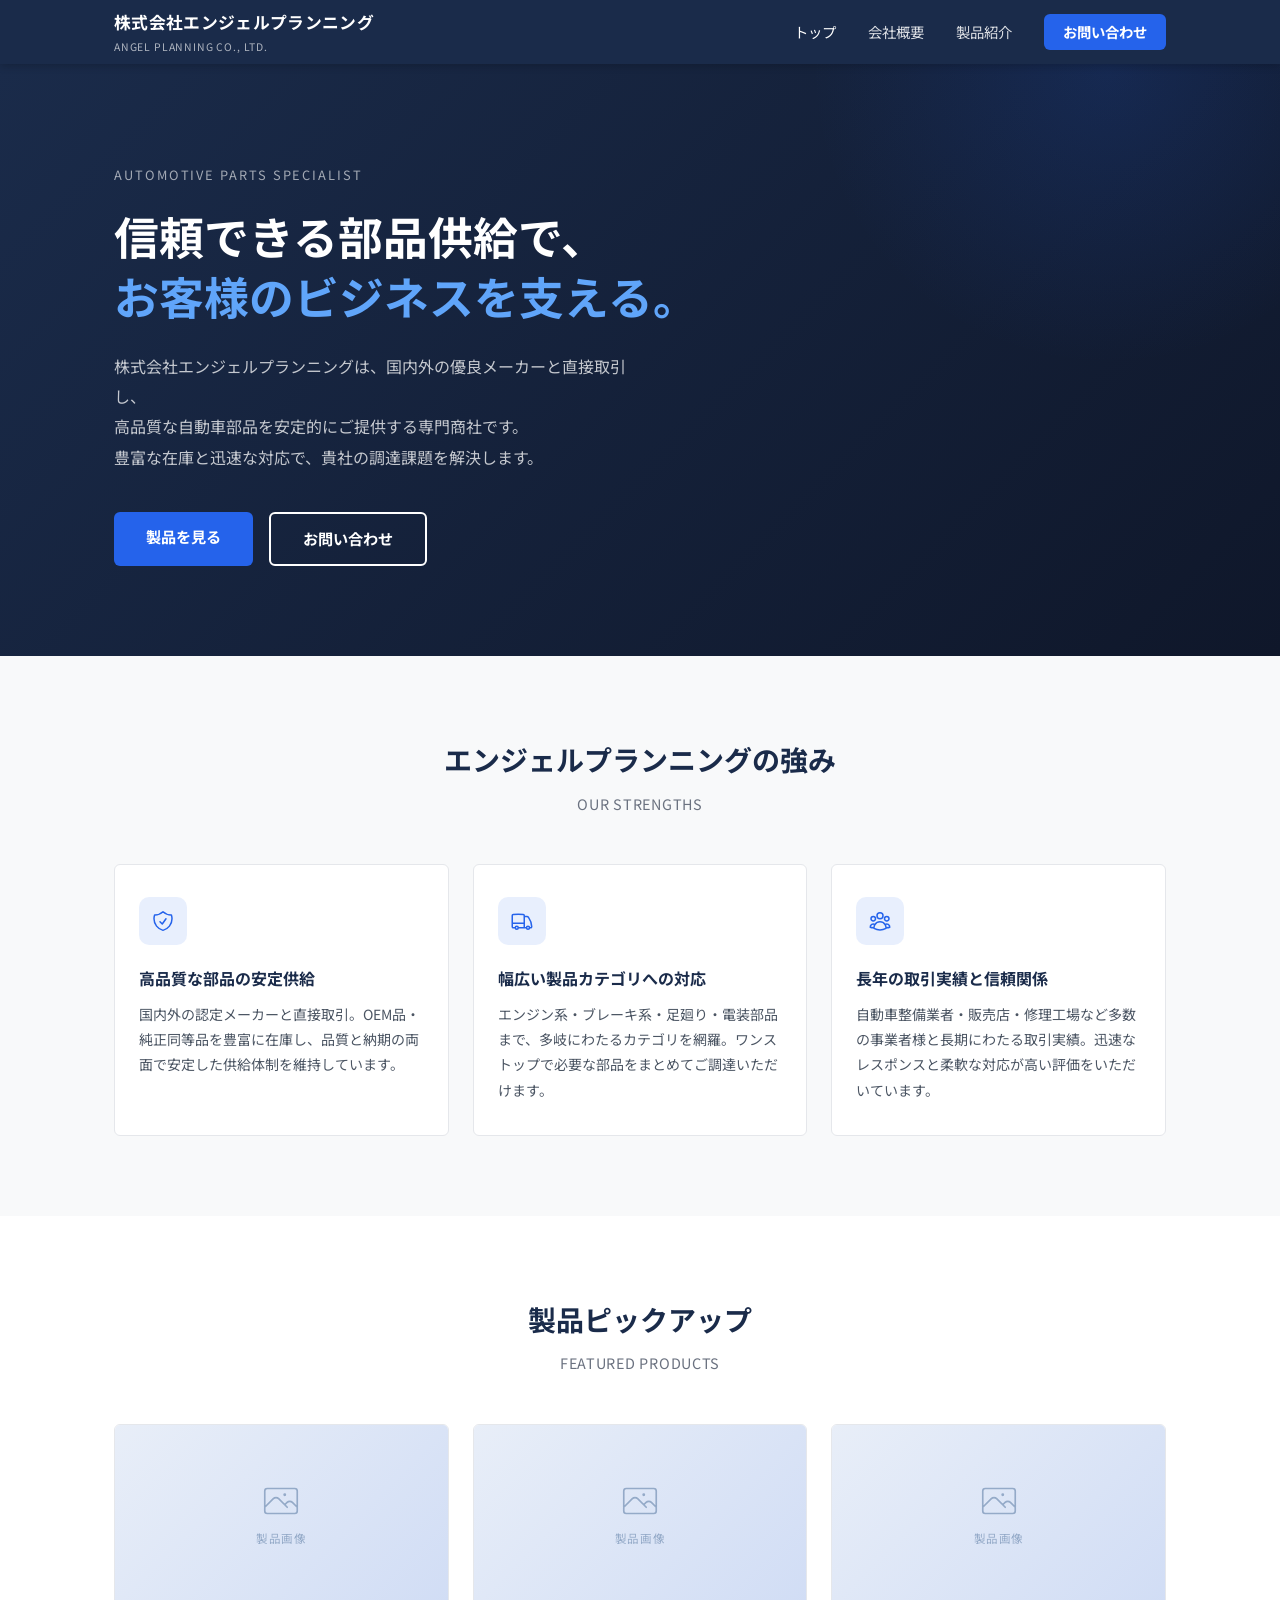
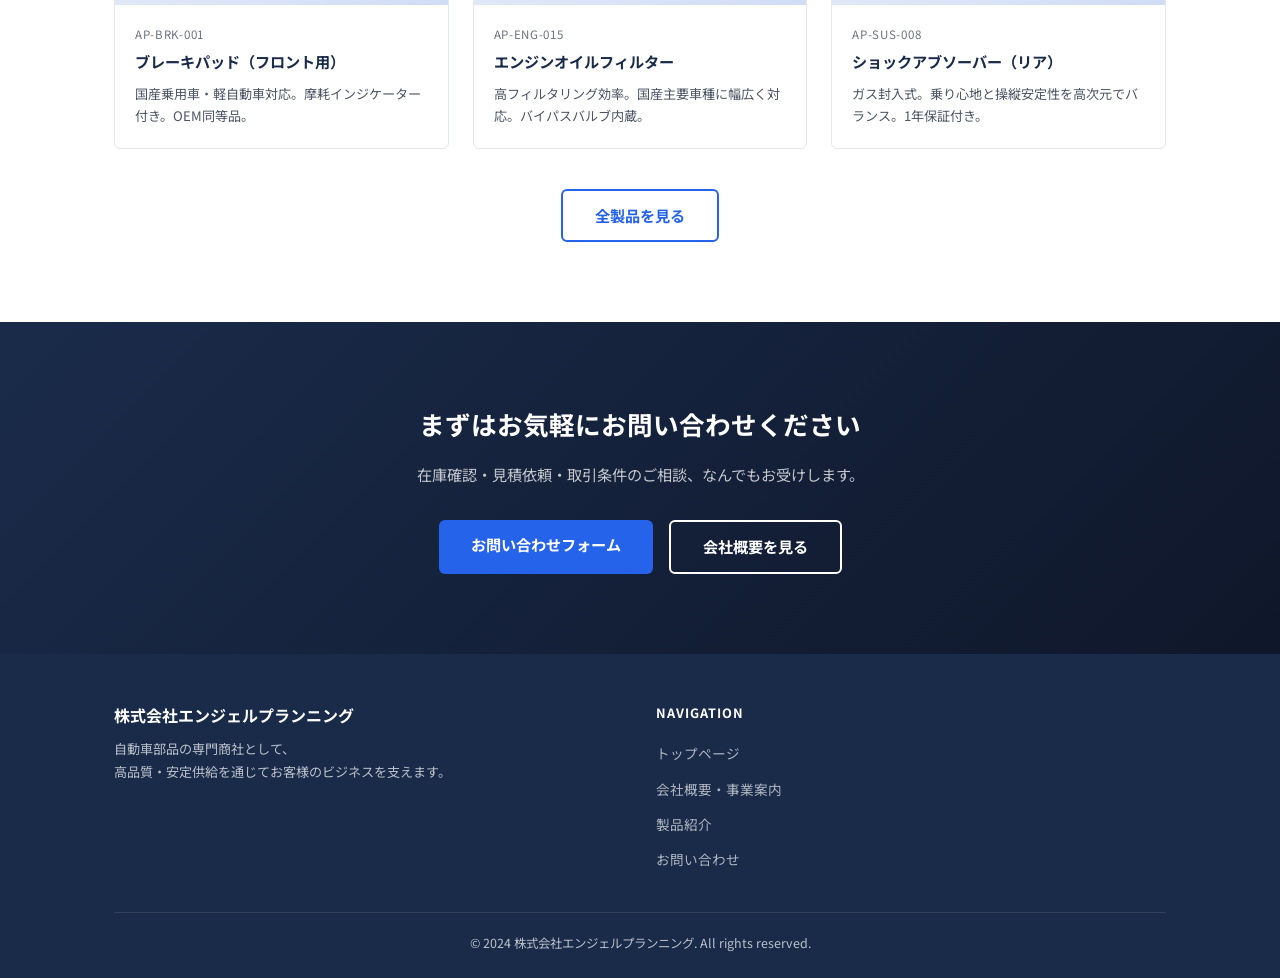
==== index.html @ ac756d66 "Initial commit: 株式会社エンジェルプランニング コーポレートサイト デモ - トップページ・会社概要・製品紹介・お問い合わせの全4ページ - レスポンシブ対応（768pxブレークポイン" ====
<!DOCTYPE html>
<html lang="ja">
<head>
  <meta charset="UTF-8">
  <meta name="viewport" content="width=device-width, initial-scale=1.0">
  <meta name="robots" content="noindex,nofollow">
  <title>株式会社エンジェルプランニング | 自動車部品の専門商社</title>
  <meta name="description" content="株式会社エンジェルプランニングは、自動車部品の専門商社として国内外の優良メーカーと直接取引し、高品質な部品を安定供給しています。">
  <link rel="preconnect" href="https://fonts.googleapis.com">
  <link rel="preconnect" href="https://fonts.gstatic.com" crossorigin>
  <link href="https://fonts.googleapis.com/css2?family=Noto+Sans+JP:wght@400;700&display=swap" rel="stylesheet">
  <link rel="stylesheet" href="assets/css/style.css">
</head>
<body class="page-body">

  <!-- ===== HEADER ===== -->
  <header class="site-header">
    <div class="container header-inner">
      <a href="index.html" class="site-logo">
        <span class="site-logo__main">株式会社エンジェルプランニング</span>
        <span class="site-logo__sub">Angel Planning Co., Ltd.</span>
      </a>
      <nav class="site-nav">
        <ul class="site-nav__list">
          <li><a href="index.html" class="site-nav__link">トップ</a></li>
          <li><a href="about.html" class="site-nav__link">会社概要</a></li>
          <li><a href="products.html" class="site-nav__link">製品紹介</a></li>
          <li><a href="contact.html" class="site-nav__link site-nav__link--cta">お問い合わせ</a></li>
        </ul>
      </nav>
      <button class="hamburger" aria-label="メニューを開く" aria-expanded="false">
        <span class="hamburger__line"></span>
        <span class="hamburger__line"></span>
        <span class="hamburger__line"></span>
      </button>
    </div>
    <nav class="mobile-nav">
      <ul class="mobile-nav__list">
        <li><a href="index.html" class="mobile-nav__link">トップ</a></li>
        <li><a href="about.html" class="mobile-nav__link">会社概要</a></li>
        <li><a href="products.html" class="mobile-nav__link">製品紹介</a></li>
        <li><a href="contact.html" class="mobile-nav__link">お問い合わせ</a></li>
      </ul>
    </nav>
  </header>

  <main>

    <!-- ===== HERO ===== -->
    <section class="hero">
      <div class="container">
        <p class="hero__eyebrow">Automotive Parts Specialist</p>
        <h1 class="hero__title">
          信頼できる部品供給で、<br>
          <span>お客様のビジネスを支える。</span>
        </h1>
        <p class="hero__desc">
          株式会社エンジェルプランニングは、国内外の優良メーカーと直接取引し、<br>
          高品質な自動車部品を安定的にご提供する専門商社です。<br>
          豊富な在庫と迅速な対応で、貴社の調達課題を解決します。
        </p>
        <div class="hero__cta">
          <a href="products.html" class="btn btn--primary">製品を見る</a>
          <a href="contact.html" class="btn btn--outline">お問い合わせ</a>
        </div>
      </div>
    </section>

    <!-- ===== FEATURES ===== -->
    <section class="section section--gray">
      <div class="container">
        <h2 class="section-title fade-in">エンジェルプランニングの強み</h2>
        <p class="section-subtitle fade-in">Our Strengths</p>
        <div class="features-grid">

          <div class="feature-card fade-in">
            <div class="feature-card__icon">
              <svg xmlns="http://www.w3.org/2000/svg" fill="none" viewBox="0 0 24 24" stroke-width="1.5" stroke="currentColor">
                <path stroke-linecap="round" stroke-linejoin="round" d="M9 12.75L11.25 15 15 9.75m-3-7.036A11.959 11.959 0 013.598 6 11.99 11.99 0 003 9.749c0 5.592 3.824 10.29 9 11.623 5.176-1.332 9-6.03 9-11.622 0-1.31-.21-2.571-.598-3.751h-.152c-3.196 0-6.1-1.248-8.25-3.285z" />
              </svg>
            </div>
            <h3 class="feature-card__title">高品質な部品の安定供給</h3>
            <p class="feature-card__desc">
              国内外の認定メーカーと直接取引。OEM品・純正同等品を豊富に在庫し、品質と納期の両面で安定した供給体制を維持しています。
            </p>
          </div>

          <div class="feature-card fade-in">
            <div class="feature-card__icon">
              <svg xmlns="http://www.w3.org/2000/svg" fill="none" viewBox="0 0 24 24" stroke-width="1.5" stroke="currentColor">
                <path stroke-linecap="round" stroke-linejoin="round" d="M8.25 18.75a1.5 1.5 0 01-3 0m3 0a1.5 1.5 0 00-3 0m3 0h6m-9 0H3.375a1.125 1.125 0 01-1.125-1.125V14.25m17.25 4.5a1.5 1.5 0 01-3 0m3 0a1.5 1.5 0 00-3 0m3 0h1.125c.621 0 1.129-.504 1.09-1.124a17.902 17.902 0 00-3.213-9.193 2.056 2.056 0 00-1.58-.86H14.25M16.5 18.75h-2.25m0-11.177v-.958c0-.568-.422-1.048-.987-1.106a48.554 48.554 0 00-10.026 0 1.106 1.106 0 00-.987 1.106v7.635m12-6.677v6.677m0 4.5v-4.5m0 0h-12" />
              </svg>
            </div>
            <h3 class="feature-card__title">幅広い製品カテゴリへの対応</h3>
            <p class="feature-card__desc">
              エンジン系・ブレーキ系・足廻り・電装部品まで、多岐にわたるカテゴリを網羅。ワンストップで必要な部品をまとめてご調達いただけます。
            </p>
          </div>

          <div class="feature-card fade-in">
            <div class="feature-card__icon">
              <svg xmlns="http://www.w3.org/2000/svg" fill="none" viewBox="0 0 24 24" stroke-width="1.5" stroke="currentColor">
                <path stroke-linecap="round" stroke-linejoin="round" d="M18 18.72a9.094 9.094 0 003.741-.479 3 3 0 00-4.682-2.72m.94 3.198l.001.031c0 .225-.012.447-.037.666A11.944 11.944 0 0112 21c-2.17 0-4.207-.576-5.963-1.584A6.062 6.062 0 016 18.719m12 0a5.971 5.971 0 00-.941-3.197m0 0A5.995 5.995 0 0012 12.75a5.995 5.995 0 00-5.058 2.772m0 0a3 3 0 00-4.681 2.72 8.986 8.986 0 003.74.477m.94-3.197a5.971 5.971 0 00-.94 3.197M15 6.75a3 3 0 11-6 0 3 3 0 016 0zm6 3a2.25 2.25 0 11-4.5 0 2.25 2.25 0 014.5 0zm-13.5 0a2.25 2.25 0 11-4.5 0 2.25 2.25 0 014.5 0z" />
              </svg>
            </div>
            <h3 class="feature-card__title">長年の取引実績と信頼関係</h3>
            <p class="feature-card__desc">
              自動車整備業者・販売店・修理工場など多数の事業者様と長期にわたる取引実績。迅速なレスポンスと柔軟な対応が高い評価をいただいています。
            </p>
          </div>

        </div>
      </div>
    </section>

    <!-- ===== PRODUCT PICKUP ===== -->
    <section class="section">
      <div class="container">
        <h2 class="section-title fade-in">製品ピックアップ</h2>
        <p class="section-subtitle fade-in">Featured Products</p>
        <div class="products-grid">

          <div class="product-card fade-in">
            <div class="product-card__img">
              <div class="product-card__img-placeholder">
                <svg xmlns="http://www.w3.org/2000/svg" fill="none" viewBox="0 0 24 24" stroke-width="1" stroke="currentColor">
                  <path stroke-linecap="round" stroke-linejoin="round" d="M2.25 15.75l5.159-5.159a2.25 2.25 0 013.182 0l5.159 5.159m-1.5-1.5l1.409-1.409a2.25 2.25 0 013.182 0l2.909 2.909m-18 3.75h16.5a1.5 1.5 0 001.5-1.5V6a1.5 1.5 0 00-1.5-1.5H3.75A1.5 1.5 0 002.25 6v12a1.5 1.5 0 001.5 1.5zm10.5-11.25h.008v.008h-.008V8.25zm.375 0a.375.375 0 11-.75 0 .375.375 0 01.75 0z" />
                </svg>
                <span>製品画像</span>
              </div>
            </div>
            <div class="product-card__body">
              <p class="product-card__code">AP-BRK-001</p>
              <h3 class="product-card__name">ブレーキパッド（フロント用）</h3>
              <p class="product-card__desc">国産乗用車・軽自動車対応。摩耗インジケーター付き。OEM同等品。</p>
            </div>
          </div>

          <div class="product-card fade-in">
            <div class="product-card__img">
              <div class="product-card__img-placeholder">
                <svg xmlns="http://www.w3.org/2000/svg" fill="none" viewBox="0 0 24 24" stroke-width="1" stroke="currentColor">
                  <path stroke-linecap="round" stroke-linejoin="round" d="M2.25 15.75l5.159-5.159a2.25 2.25 0 013.182 0l5.159 5.159m-1.5-1.5l1.409-1.409a2.25 2.25 0 013.182 0l2.909 2.909m-18 3.75h16.5a1.5 1.5 0 001.5-1.5V6a1.5 1.5 0 00-1.5-1.5H3.75A1.5 1.5 0 002.25 6v12a1.5 1.5 0 001.5 1.5zm10.5-11.25h.008v.008h-.008V8.25zm.375 0a.375.375 0 11-.75 0 .375.375 0 01.75 0z" />
                </svg>
                <span>製品画像</span>
              </div>
            </div>
            <div class="product-card__body">
              <p class="product-card__code">AP-ENG-015</p>
              <h3 class="product-card__name">エンジンオイルフィルター</h3>
              <p class="product-card__desc">高フィルタリング効率。国産主要車種に幅広く対応。バイパスバルブ内蔵。</p>
            </div>
          </div>

          <div class="product-card fade-in">
            <div class="product-card__img">
              <div class="product-card__img-placeholder">
                <svg xmlns="http://www.w3.org/2000/svg" fill="none" viewBox="0 0 24 24" stroke-width="1" stroke="currentColor">
                  <path stroke-linecap="round" stroke-linejoin="round" d="M2.25 15.75l5.159-5.159a2.25 2.25 0 013.182 0l5.159 5.159m-1.5-1.5l1.409-1.409a2.25 2.25 0 013.182 0l2.909 2.909m-18 3.75h16.5a1.5 1.5 0 001.5-1.5V6a1.5 1.5 0 00-1.5-1.5H3.75A1.5 1.5 0 002.25 6v12a1.5 1.5 0 001.5 1.5zm10.5-11.25h.008v.008h-.008V8.25zm.375 0a.375.375 0 11-.75 0 .375.375 0 01.75 0z" />
                </svg>
                <span>製品画像</span>
              </div>
            </div>
            <div class="product-card__body">
              <p class="product-card__code">AP-SUS-008</p>
              <h3 class="product-card__name">ショックアブソーバー（リア）</h3>
              <p class="product-card__desc">ガス封入式。乗り心地と操縦安定性を高次元でバランス。1年保証付き。</p>
            </div>
          </div>

        </div>
        <div style="text-align:center; margin-top: 2.5rem;">
          <a href="products.html" class="btn btn--outline-dark">全製品を見る</a>
        </div>
      </div>
    </section>

    <!-- ===== CTA BANNER ===== -->
    <div class="cta-banner">
      <h2 class="cta-banner__title fade-in">まずはお気軽にお問い合わせください</h2>
      <p class="cta-banner__desc fade-in">在庫確認・見積依頼・取引条件のご相談、なんでもお受けします。</p>
      <div class="cta-banner__actions fade-in">
        <a href="contact.html" class="btn btn--primary">お問い合わせフォーム</a>
        <a href="about.html" class="btn btn--outline">会社概要を見る</a>
      </div>
    </div>

  </main>

  <!-- ===== FOOTER ===== -->
  <footer class="site-footer">
    <div class="container">
      <div class="footer-inner">
        <div class="footer-brand">
          <p class="footer-brand__name">株式会社エンジェルプランニング</p>
          <p class="footer-brand__desc">
            自動車部品の専門商社として、<br>
            高品質・安定供給を通じてお客様のビジネスを支えます。
          </p>
        </div>
        <div class="footer-nav">
          <p class="footer-nav__title">Navigation</p>
          <ul class="footer-nav__list">
            <li><a href="index.html" class="footer-nav__link">トップページ</a></li>
            <li><a href="about.html" class="footer-nav__link">会社概要・事業案内</a></li>
            <li><a href="products.html" class="footer-nav__link">製品紹介</a></li>
            <li><a href="contact.html" class="footer-nav__link">お問い合わせ</a></li>
          </ul>
        </div>
      </div>
      <div class="footer-bottom">
        <p>&copy; 2024 株式会社エンジェルプランニング. All rights reserved.</p>
      </div>
    </div>
  </footer>

  <script src="assets/js/main.js"></script>
</body>
</html>
---- assets/css/style.css ----
/* ============================================
   エンジェルプランニング - 共通スタイル
   ============================================ */

/* CSS Variables */
:root {
  --color-primary: #1a2b4a;
  --color-accent: #2563eb;
  --color-accent-hover: #1d4ed8;
  --color-white: #ffffff;
  --color-light: #f8f9fa;
  --color-gray: #6b7280;
  --color-gray-light: #e5e7eb;
  --color-text: #1f2937;
  --color-text-muted: #4b5563;

  --font-base: 'Noto Sans JP', sans-serif;

  --container-max: 1100px;
  --container-pad: 1.5rem;

  --radius: 6px;
  --shadow: 0 2px 12px rgba(0, 0, 0, 0.08);
  --shadow-md: 0 4px 24px rgba(0, 0, 0, 0.12);

  --transition: 0.2s ease;
}

/* Reset */
*, *::before, *::after {
  box-sizing: border-box;
  margin: 0;
  padding: 0;
}

html {
  font-size: 16px;
  scroll-behavior: smooth;
}

body {
  font-family: var(--font-base);
  color: var(--color-text);
  background: var(--color-white);
  line-height: 1.7;
  -webkit-font-smoothing: antialiased;
}

img {
  max-width: 100%;
  height: auto;
  display: block;
}

a {
  color: var(--color-accent);
  text-decoration: none;
  transition: color var(--transition);
}

a:hover {
  color: var(--color-accent-hover);
}

ul, ol {
  list-style: none;
}

/* ============================================
   Utility
   ============================================ */

.container {
  max-width: var(--container-max);
  margin: 0 auto;
  padding: 0 var(--container-pad);
}

.section {
  padding: 80px 0;
}

.section--gray {
  background: var(--color-light);
}

.section-title {
  font-size: 1.75rem;
  font-weight: 700;
  color: var(--color-primary);
  text-align: center;
  margin-bottom: 0.5rem;
}

.section-subtitle {
  font-size: 0.9rem;
  color: var(--color-gray);
  text-align: center;
  letter-spacing: 0.05em;
  text-transform: uppercase;
  margin-bottom: 3rem;
}

.section-title + .section-subtitle {
  margin-top: 0.4rem;
}

/* Buttons */
.btn {
  display: inline-block;
  padding: 0.75rem 2rem;
  border-radius: var(--radius);
  font-size: 0.95rem;
  font-weight: 700;
  font-family: var(--font-base);
  cursor: pointer;
  border: none;
  transition: background var(--transition), color var(--transition), transform var(--transition);
  text-align: center;
}

.btn:hover {
  transform: translateY(-1px);
}

.btn--primary {
  background: var(--color-accent);
  color: var(--color-white);
}

.btn--primary:hover {
  background: var(--color-accent-hover);
  color: var(--color-white);
}

.btn--outline {
  background: transparent;
  color: var(--color-white);
  border: 2px solid var(--color-white);
}

.btn--outline:hover {
  background: var(--color-white);
  color: var(--color-primary);
}

.btn--outline-dark {
  background: transparent;
  color: var(--color-accent);
  border: 2px solid var(--color-accent);
}

.btn--outline-dark:hover {
  background: var(--color-accent);
  color: var(--color-white);
}

/* ============================================
   Header / Nav
   ============================================ */

.site-header {
  position: fixed;
  top: 0;
  left: 0;
  width: 100%;
  background: var(--color-primary);
  z-index: 1000;
  box-shadow: 0 2px 8px rgba(0, 0, 0, 0.2);
}

.header-inner {
  display: flex;
  align-items: center;
  justify-content: space-between;
  height: 64px;
}

.site-logo {
  display: flex;
  flex-direction: column;
  gap: 1px;
  text-decoration: none;
}

.site-logo__main {
  font-size: 1.05rem;
  font-weight: 700;
  color: var(--color-white);
  letter-spacing: 0.02em;
}

.site-logo__sub {
  font-size: 0.65rem;
  color: rgba(255, 255, 255, 0.65);
  letter-spacing: 0.08em;
  text-transform: uppercase;
}

.site-nav__list {
  display: flex;
  gap: 2rem;
  align-items: center;
}

.site-nav__link {
  color: rgba(255, 255, 255, 0.85);
  font-size: 0.9rem;
  font-weight: 400;
  transition: color var(--transition);
}

.site-nav__link:hover,
.site-nav__link.is-active {
  color: var(--color-white);
}

.site-nav__link--cta {
  background: var(--color-accent);
  color: var(--color-white) !important;
  padding: 0.45rem 1.2rem;
  border-radius: var(--radius);
  font-weight: 700;
}

.site-nav__link--cta:hover {
  background: var(--color-accent-hover);
}

/* Hamburger */
.hamburger {
  display: none;
  flex-direction: column;
  justify-content: center;
  gap: 5px;
  width: 36px;
  height: 36px;
  background: none;
  border: none;
  cursor: pointer;
  padding: 4px;
}

.hamburger__line {
  display: block;
  width: 100%;
  height: 2px;
  background: var(--color-white);
  border-radius: 2px;
  transition: transform var(--transition), opacity var(--transition);
}

.hamburger.is-open .hamburger__line:nth-child(1) {
  transform: translateY(7px) rotate(45deg);
}
.hamburger.is-open .hamburger__line:nth-child(2) {
  opacity: 0;
}
.hamburger.is-open .hamburger__line:nth-child(3) {
  transform: translateY(-7px) rotate(-45deg);
}

/* Mobile Nav */
.mobile-nav {
  display: none;
  background: var(--color-primary);
  border-top: 1px solid rgba(255, 255, 255, 0.1);
}

.mobile-nav.is-open {
  display: block;
}

.mobile-nav__list {
  padding: 1rem 0;
}

.mobile-nav__link {
  display: block;
  padding: 0.85rem var(--container-pad);
  color: rgba(255, 255, 255, 0.85);
  font-size: 0.95rem;
  border-bottom: 1px solid rgba(255, 255, 255, 0.07);
  transition: background var(--transition);
}

.mobile-nav__link:hover {
  background: rgba(255, 255, 255, 0.05);
  color: var(--color-white);
}

/* Page offset for fixed header */
.page-body {
  padding-top: 64px;
}

/* ============================================
   Footer
   ============================================ */

.site-footer {
  background: var(--color-primary);
  color: rgba(255, 255, 255, 0.7);
  padding: 48px 0 24px;
}

.footer-inner {
  display: grid;
  grid-template-columns: 1fr 1fr;
  gap: 2rem;
  margin-bottom: 2.5rem;
}

.footer-brand__name {
  font-size: 1rem;
  font-weight: 700;
  color: var(--color-white);
  margin-bottom: 0.5rem;
}

.footer-brand__desc {
  font-size: 0.82rem;
  line-height: 1.8;
}

.footer-nav__title {
  font-size: 0.8rem;
  font-weight: 700;
  color: var(--color-white);
  letter-spacing: 0.08em;
  text-transform: uppercase;
  margin-bottom: 1rem;
}

.footer-nav__list {
  display: flex;
  flex-direction: column;
  gap: 0.5rem;
}

.footer-nav__link {
  font-size: 0.85rem;
  color: rgba(255, 255, 255, 0.65);
  transition: color var(--transition);
}

.footer-nav__link:hover {
  color: var(--color-white);
}

.footer-bottom {
  border-top: 1px solid rgba(255, 255, 255, 0.1);
  padding-top: 1.25rem;
  text-align: center;
  font-size: 0.78rem;
}

/* ============================================
   Hero
   ============================================ */

.hero {
  background: linear-gradient(135deg, var(--color-primary) 0%, #0f172a 100%);
  color: var(--color-white);
  padding: 100px 0 90px;
  position: relative;
  overflow: hidden;
}

.hero::before {
  content: '';
  position: absolute;
  top: -50%;
  right: -10%;
  width: 600px;
  height: 600px;
  background: radial-gradient(circle, rgba(37, 99, 235, 0.15) 0%, transparent 70%);
  pointer-events: none;
}

.hero__eyebrow {
  font-size: 0.8rem;
  letter-spacing: 0.15em;
  text-transform: uppercase;
  color: rgba(255, 255, 255, 0.6);
  margin-bottom: 1.25rem;
}

.hero__title {
  font-size: clamp(1.8rem, 4vw, 2.8rem);
  font-weight: 700;
  line-height: 1.35;
  margin-bottom: 1.5rem;
}

.hero__title span {
  color: #60a5fa;
}

.hero__desc {
  font-size: 1rem;
  color: rgba(255, 255, 255, 0.75);
  max-width: 540px;
  line-height: 1.9;
  margin-bottom: 2.5rem;
}

.hero__cta {
  display: flex;
  gap: 1rem;
  flex-wrap: wrap;
}

/* ============================================
   Features (3-column)
   ============================================ */

.features-grid {
  display: grid;
  grid-template-columns: repeat(3, 1fr);
  gap: 1.5rem;
}

.feature-card {
  background: var(--color-white);
  border: 1px solid var(--color-gray-light);
  border-radius: var(--radius);
  padding: 2rem 1.5rem;
  transition: box-shadow var(--transition), transform var(--transition);
}

.feature-card:hover {
  box-shadow: var(--shadow-md);
  transform: translateY(-2px);
}

.feature-card__icon {
  width: 48px;
  height: 48px;
  background: rgba(37, 99, 235, 0.1);
  border-radius: 10px;
  display: flex;
  align-items: center;
  justify-content: center;
  margin-bottom: 1.25rem;
}

.feature-card__icon svg {
  width: 24px;
  height: 24px;
  stroke: var(--color-accent);
}

.feature-card__title {
  font-size: 1rem;
  font-weight: 700;
  color: var(--color-primary);
  margin-bottom: 0.6rem;
}

.feature-card__desc {
  font-size: 0.875rem;
  color: var(--color-text-muted);
  line-height: 1.8;
}

/* ============================================
   Product Cards
   ============================================ */

.products-grid {
  display: grid;
  grid-template-columns: repeat(3, 1fr);
  gap: 1.5rem;
}

.product-card {
  background: var(--color-white);
  border: 1px solid var(--color-gray-light);
  border-radius: var(--radius);
  overflow: hidden;
  transition: box-shadow var(--transition), transform var(--transition);
}

.product-card:hover {
  box-shadow: var(--shadow-md);
  transform: translateY(-2px);
}

.product-card__img {
  width: 100%;
  height: 180px;
  background: linear-gradient(135deg, #e8eef8 0%, #d1ddf5 100%);
  display: flex;
  align-items: center;
  justify-content: center;
  overflow: hidden;
}

.product-card__img img {
  width: 100%;
  height: 100%;
  object-fit: cover;
}

.product-card__img-placeholder {
  display: flex;
  flex-direction: column;
  align-items: center;
  gap: 0.5rem;
  color: #94aac8;
}

.product-card__img-placeholder svg {
  width: 40px;
  height: 40px;
}

.product-card__img-placeholder span {
  font-size: 0.72rem;
  letter-spacing: 0.05em;
}

.product-card__body {
  padding: 1.25rem;
}

.product-card__code {
  font-size: 0.72rem;
  color: var(--color-gray);
  letter-spacing: 0.06em;
  margin-bottom: 0.3rem;
}

.product-card__name {
  font-size: 0.95rem;
  font-weight: 700;
  color: var(--color-primary);
  margin-bottom: 0.5rem;
}

.product-card__desc {
  font-size: 0.82rem;
  color: var(--color-text-muted);
  line-height: 1.7;
}

/* Products page - full grid */
.products-grid--full {
  grid-template-columns: repeat(3, 1fr);
}

/* Product filter */
.products-filter {
  display: flex;
  gap: 0.5rem;
  flex-wrap: wrap;
  margin-bottom: 2rem;
}

.filter-btn {
  padding: 0.45rem 1.1rem;
  border-radius: 999px;
  border: 1px solid var(--color-gray-light);
  background: var(--color-white);
  font-size: 0.82rem;
  font-family: var(--font-base);
  cursor: pointer;
  color: var(--color-text-muted);
  transition: all var(--transition);
}

.filter-btn:hover,
.filter-btn.is-active {
  background: var(--color-accent);
  color: var(--color-white);
  border-color: var(--color-accent);
}

/* ============================================
   About / Company Info Table
   ============================================ */

.company-table {
  width: 100%;
  border-collapse: collapse;
}

.company-table th,
.company-table td {
  padding: 1rem 1.25rem;
  text-align: left;
  border-bottom: 1px solid var(--color-gray-light);
  font-size: 0.9rem;
  vertical-align: top;
}

.company-table th {
  width: 200px;
  background: var(--color-light);
  color: var(--color-primary);
  font-weight: 700;
  white-space: nowrap;
}

.company-table td {
  color: var(--color-text);
  line-height: 1.8;
}

.company-table tr:first-child th,
.company-table tr:first-child td {
  border-top: 1px solid var(--color-gray-light);
}

/* About page sections */
.about-lead {
  font-size: 1.05rem;
  line-height: 2;
  color: var(--color-text-muted);
  max-width: 720px;
  margin: 0 auto 3rem;
  text-align: center;
}

.business-cards {
  display: grid;
  grid-template-columns: repeat(2, 1fr);
  gap: 1.5rem;
  margin-top: 2rem;
}

.business-card {
  background: var(--color-white);
  border-left: 4px solid var(--color-accent);
  padding: 1.5rem 1.5rem 1.5rem 1.25rem;
  border-radius: 0 var(--radius) var(--radius) 0;
  box-shadow: var(--shadow);
}

.business-card__title {
  font-size: 1rem;
  font-weight: 700;
  color: var(--color-primary);
  margin-bottom: 0.5rem;
}

.business-card__desc {
  font-size: 0.875rem;
  color: var(--color-text-muted);
  line-height: 1.8;
}

/* ============================================
   Contact Form
   ============================================ */

.contact-layout {
  display: grid;
  grid-template-columns: 1fr 2fr;
  gap: 3rem;
  align-items: start;
}

.contact-info__title {
  font-size: 1.1rem;
  font-weight: 700;
  color: var(--color-primary);
  margin-bottom: 1rem;
}

.contact-info__item {
  display: flex;
  flex-direction: column;
  gap: 0.2rem;
  margin-bottom: 1.25rem;
}

.contact-info__label {
  font-size: 0.75rem;
  color: var(--color-gray);
  font-weight: 700;
  letter-spacing: 0.05em;
  text-transform: uppercase;
}

.contact-info__value {
  font-size: 0.9rem;
  color: var(--color-text);
}

.contact-note {
  background: var(--color-light);
  border-radius: var(--radius);
  padding: 1rem 1.25rem;
  font-size: 0.82rem;
  color: var(--color-text-muted);
  line-height: 1.8;
  margin-top: 1.5rem;
}

/* Form */
.contact-form {
  background: var(--color-white);
  border: 1px solid var(--color-gray-light);
  border-radius: var(--radius);
  padding: 2rem;
}

.form-group {
  margin-bottom: 1.25rem;
}

.form-group label {
  display: block;
  font-size: 0.85rem;
  font-weight: 700;
  color: var(--color-primary);
  margin-bottom: 0.4rem;
}

.form-group .required {
  display: inline-block;
  font-size: 0.7rem;
  background: var(--color-accent);
  color: var(--color-white);
  padding: 0.1rem 0.4rem;
  border-radius: 3px;
  margin-left: 0.4rem;
  vertical-align: middle;
  font-weight: 700;
}

.form-control {
  width: 100%;
  padding: 0.7rem 0.9rem;
  border: 1px solid var(--color-gray-light);
  border-radius: var(--radius);
  font-size: 0.9rem;
  font-family: var(--font-base);
  color: var(--color-text);
  background: var(--color-white);
  transition: border-color var(--transition), box-shadow var(--transition);
}

.form-control:focus {
  outline: none;
  border-color: var(--color-accent);
  box-shadow: 0 0 0 3px rgba(37, 99, 235, 0.1);
}

.form-control.is-invalid {
  border-color: #ef4444;
  box-shadow: 0 0 0 3px rgba(239, 68, 68, 0.1);
}

textarea.form-control {
  min-height: 140px;
  resize: vertical;
}

.form-error {
  display: none;
  font-size: 0.78rem;
  color: #ef4444;
  margin-top: 0.3rem;
}

.form-error.is-visible {
  display: block;
}

.form-submit {
  text-align: right;
  margin-top: 1.5rem;
}

.form-submit .btn {
  min-width: 160px;
}

/* ============================================
   CTA Banner
   ============================================ */

.cta-banner {
  background: linear-gradient(135deg, var(--color-primary) 0%, #0f172a 100%);
  color: var(--color-white);
  text-align: center;
  padding: 80px var(--container-pad);
}

.cta-banner__title {
  font-size: 1.6rem;
  font-weight: 700;
  margin-bottom: 1rem;
}

.cta-banner__desc {
  color: rgba(255, 255, 255, 0.75);
  margin-bottom: 2rem;
  font-size: 0.95rem;
}

.cta-banner__actions {
  display: flex;
  gap: 1rem;
  justify-content: center;
  flex-wrap: wrap;
}

/* ============================================
   Page Hero (inner pages)
   ============================================ */

.page-hero {
  background: var(--color-primary);
  padding: 56px 0;
  color: var(--color-white);
}

.page-hero__label {
  font-size: 0.75rem;
  letter-spacing: 0.12em;
  text-transform: uppercase;
  color: rgba(255, 255, 255, 0.55);
  margin-bottom: 0.6rem;
}

.page-hero__title {
  font-size: 1.75rem;
  font-weight: 700;
}

.page-hero__desc {
  font-size: 0.9rem;
  color: rgba(255, 255, 255, 0.7);
  margin-top: 0.5rem;
}

/* ============================================
   Breadcrumb
   ============================================ */

.breadcrumb {
  padding: 0.75rem 0;
  font-size: 0.8rem;
  color: var(--color-gray);
}

.breadcrumb a {
  color: var(--color-gray);
}

.breadcrumb a:hover {
  color: var(--color-accent);
}

.breadcrumb span + span::before {
  content: ' / ';
  margin: 0 0.3rem;
}

/* ============================================
   Scroll Animation
   ============================================ */

.fade-in {
  opacity: 0;
  transform: translateY(20px);
  transition: opacity 0.5s ease, transform 0.5s ease;
}

.fade-in.is-visible {
  opacity: 1;
  transform: translateY(0);
}

/* ============================================
   Responsive
   ============================================ */

@media (max-width: 768px) {
  .section {
    padding: 56px 0;
  }

  .section-title {
    font-size: 1.4rem;
  }

  /* Header */
  .site-nav {
    display: none;
  }

  .hamburger {
    display: flex;
  }

  /* Hero */
  .hero {
    padding: 72px 0 64px;
  }

  .hero__cta {
    flex-direction: column;
    align-items: flex-start;
  }

  .hero__cta .btn {
    width: 100%;
    text-align: center;
  }

  /* Grids */
  .features-grid {
    grid-template-columns: 1fr;
  }

  .products-grid,
  .products-grid--full {
    grid-template-columns: 1fr;
  }

  .business-cards {
    grid-template-columns: 1fr;
  }

  /* Contact */
  .contact-layout {
    grid-template-columns: 1fr;
  }

  /* Footer */
  .footer-inner {
    grid-template-columns: 1fr;
  }

  /* Company table */
  .company-table,
  .company-table tbody,
  .company-table tr,
  .company-table th,
  .company-table td {
    display: block;
    width: 100%;
  }

  .company-table th {
    border-bottom: none;
    padding-bottom: 0.3rem;
  }

  .company-table td {
    padding-top: 0.3rem;
  }

  /* CTA banner */
  .cta-banner__actions {
    flex-direction: column;
    align-items: center;
  }
}
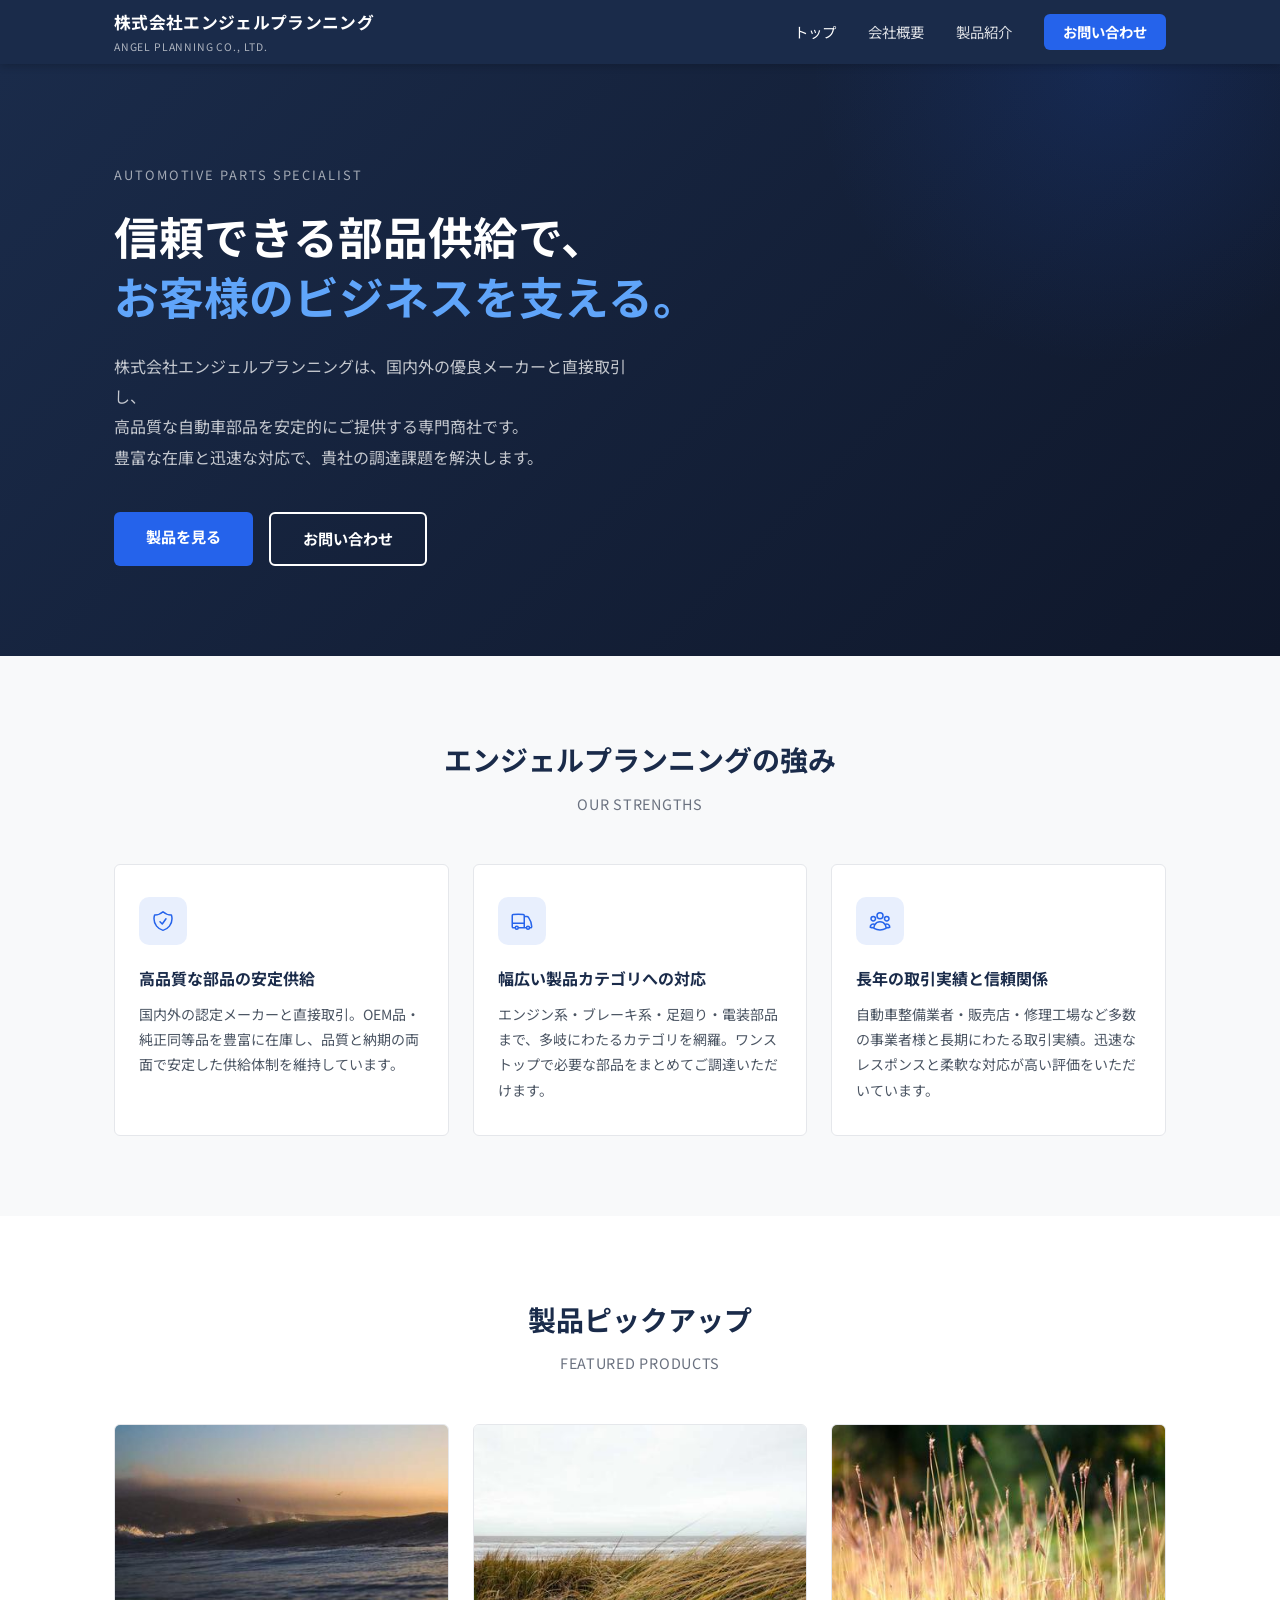
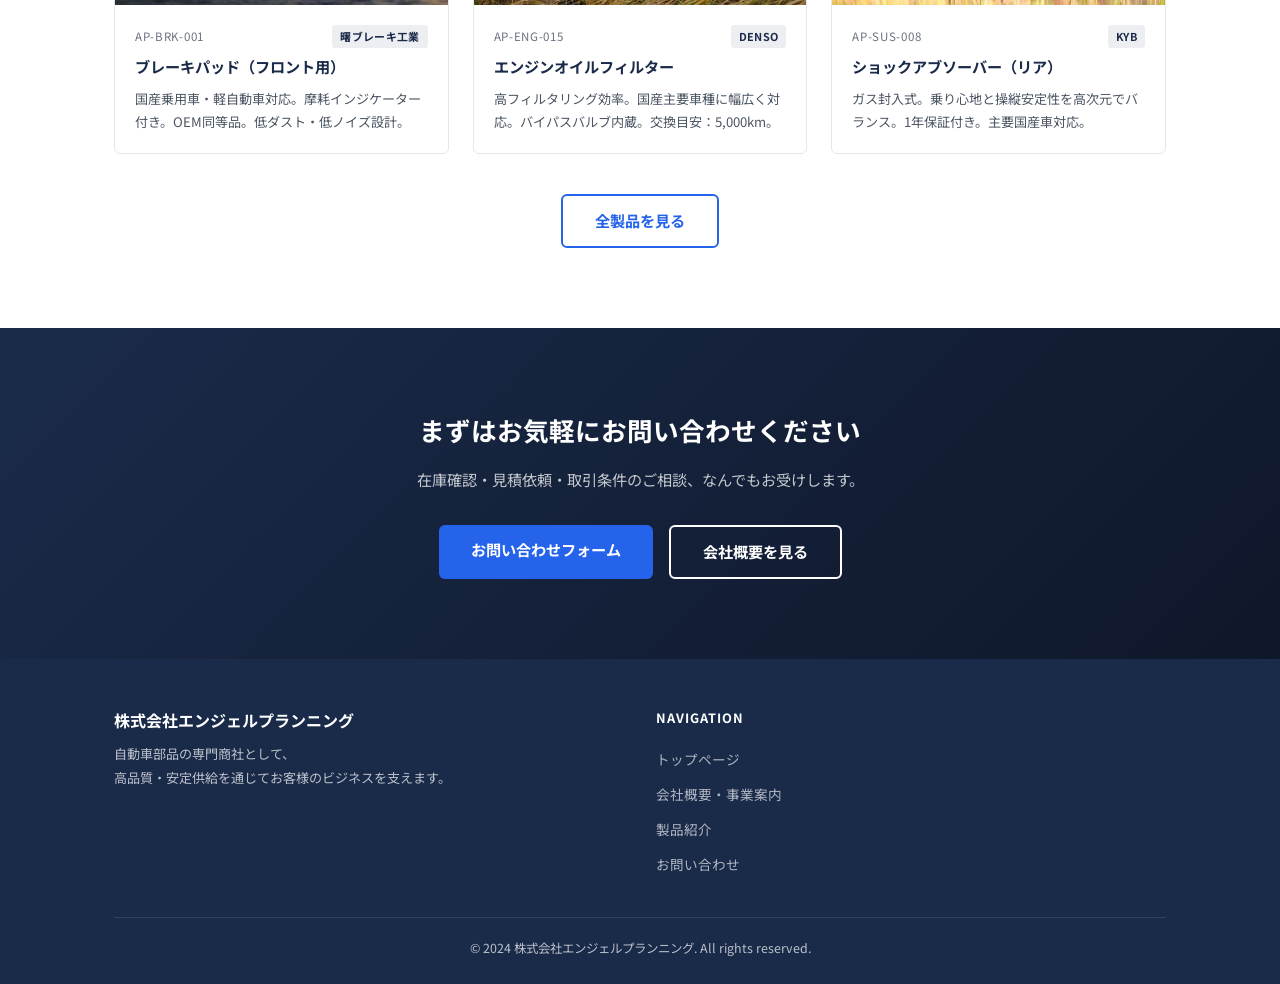
==== commit 04104cdd: "feat: 製品画像・メーカー名をカードに追加 - 全9製品にローカル画像を追加（assets/images/） - 各製品カードにメーカーバッジを表示   （曙ブレーキ工業・アドヴィックス・Brem" ====
--- a/index.html
+++ b/index.html
@@ -122,49 +122,43 @@
 
           <div class="product-card fade-in">
             <div class="product-card__img">
-              <div class="product-card__img-placeholder">
-                <svg xmlns="http://www.w3.org/2000/svg" fill="none" viewBox="0 0 24 24" stroke-width="1" stroke="currentColor">
-                  <path stroke-linecap="round" stroke-linejoin="round" d="M2.25 15.75l5.159-5.159a2.25 2.25 0 013.182 0l5.159 5.159m-1.5-1.5l1.409-1.409a2.25 2.25 0 013.182 0l2.909 2.909m-18 3.75h16.5a1.5 1.5 0 001.5-1.5V6a1.5 1.5 0 00-1.5-1.5H3.75A1.5 1.5 0 002.25 6v12a1.5 1.5 0 001.5 1.5zm10.5-11.25h.008v.008h-.008V8.25zm.375 0a.375.375 0 11-.75 0 .375.375 0 01.75 0z" />
-                </svg>
-                <span>製品画像</span>
+              <img src="assets/images/brk-001.jpg" alt="ブレーキパッド（フロント用）" loading="lazy">
+            </div>
+            <div class="product-card__body">
+              <div class="product-card__meta">
+                <p class="product-card__code">AP-BRK-001</p>
+                <span class="product-card__brand">曙ブレーキ工業</span>
               </div>
-            </div>
-            <div class="product-card__body">
-              <p class="product-card__code">AP-BRK-001</p>
               <h3 class="product-card__name">ブレーキパッド（フロント用）</h3>
-              <p class="product-card__desc">国産乗用車・軽自動車対応。摩耗インジケーター付き。OEM同等品。</p>
+              <p class="product-card__desc">国産乗用車・軽自動車対応。摩耗インジケーター付き。OEM同等品。低ダスト・低ノイズ設計。</p>
             </div>
           </div>
 
           <div class="product-card fade-in">
             <div class="product-card__img">
-              <div class="product-card__img-placeholder">
-                <svg xmlns="http://www.w3.org/2000/svg" fill="none" viewBox="0 0 24 24" stroke-width="1" stroke="currentColor">
-                  <path stroke-linecap="round" stroke-linejoin="round" d="M2.25 15.75l5.159-5.159a2.25 2.25 0 013.182 0l5.159 5.159m-1.5-1.5l1.409-1.409a2.25 2.25 0 013.182 0l2.909 2.909m-18 3.75h16.5a1.5 1.5 0 001.5-1.5V6a1.5 1.5 0 00-1.5-1.5H3.75A1.5 1.5 0 002.25 6v12a1.5 1.5 0 001.5 1.5zm10.5-11.25h.008v.008h-.008V8.25zm.375 0a.375.375 0 11-.75 0 .375.375 0 01.75 0z" />
-                </svg>
-                <span>製品画像</span>
+              <img src="assets/images/eng-015.jpg" alt="エンジンオイルフィルター" loading="lazy">
+            </div>
+            <div class="product-card__body">
+              <div class="product-card__meta">
+                <p class="product-card__code">AP-ENG-015</p>
+                <span class="product-card__brand">DENSO</span>
               </div>
-            </div>
-            <div class="product-card__body">
-              <p class="product-card__code">AP-ENG-015</p>
               <h3 class="product-card__name">エンジンオイルフィルター</h3>
-              <p class="product-card__desc">高フィルタリング効率。国産主要車種に幅広く対応。バイパスバルブ内蔵。</p>
+              <p class="product-card__desc">高フィルタリング効率。国産主要車種に幅広く対応。バイパスバルブ内蔵。交換目安：5,000km。</p>
             </div>
           </div>
 
           <div class="product-card fade-in">
             <div class="product-card__img">
-              <div class="product-card__img-placeholder">
-                <svg xmlns="http://www.w3.org/2000/svg" fill="none" viewBox="0 0 24 24" stroke-width="1" stroke="currentColor">
-                  <path stroke-linecap="round" stroke-linejoin="round" d="M2.25 15.75l5.159-5.159a2.25 2.25 0 013.182 0l5.159 5.159m-1.5-1.5l1.409-1.409a2.25 2.25 0 013.182 0l2.909 2.909m-18 3.75h16.5a1.5 1.5 0 001.5-1.5V6a1.5 1.5 0 00-1.5-1.5H3.75A1.5 1.5 0 002.25 6v12a1.5 1.5 0 001.5 1.5zm10.5-11.25h.008v.008h-.008V8.25zm.375 0a.375.375 0 11-.75 0 .375.375 0 01.75 0z" />
-                </svg>
-                <span>製品画像</span>
+              <img src="assets/images/sus-008.jpg" alt="ショックアブソーバー（リア）" loading="lazy">
+            </div>
+            <div class="product-card__body">
+              <div class="product-card__meta">
+                <p class="product-card__code">AP-SUS-008</p>
+                <span class="product-card__brand">KYB</span>
               </div>
-            </div>
-            <div class="product-card__body">
-              <p class="product-card__code">AP-SUS-008</p>
               <h3 class="product-card__name">ショックアブソーバー（リア）</h3>
-              <p class="product-card__desc">ガス封入式。乗り心地と操縦安定性を高次元でバランス。1年保証付き。</p>
+              <p class="product-card__desc">ガス封入式。乗り心地と操縦安定性を高次元でバランス。1年保証付き。主要国産車対応。</p>
             </div>
           </div>
 
--- a/assets/css/style.css
+++ b/assets/css/style.css
@@ -525,11 +525,28 @@
   padding: 1.25rem;
 }
 
+.product-card__meta {
+  display: flex;
+  align-items: center;
+  justify-content: space-between;
+  margin-bottom: 0.4rem;
+}
+
 .product-card__code {
   font-size: 0.72rem;
   color: var(--color-gray);
   letter-spacing: 0.06em;
-  margin-bottom: 0.3rem;
+}
+
+.product-card__brand {
+  font-size: 0.68rem;
+  font-weight: 700;
+  color: var(--color-primary);
+  background: rgba(26, 43, 74, 0.08);
+  padding: 0.15rem 0.5rem;
+  border-radius: 3px;
+  letter-spacing: 0.03em;
+  white-space: nowrap;
 }
 
 .product-card__name {
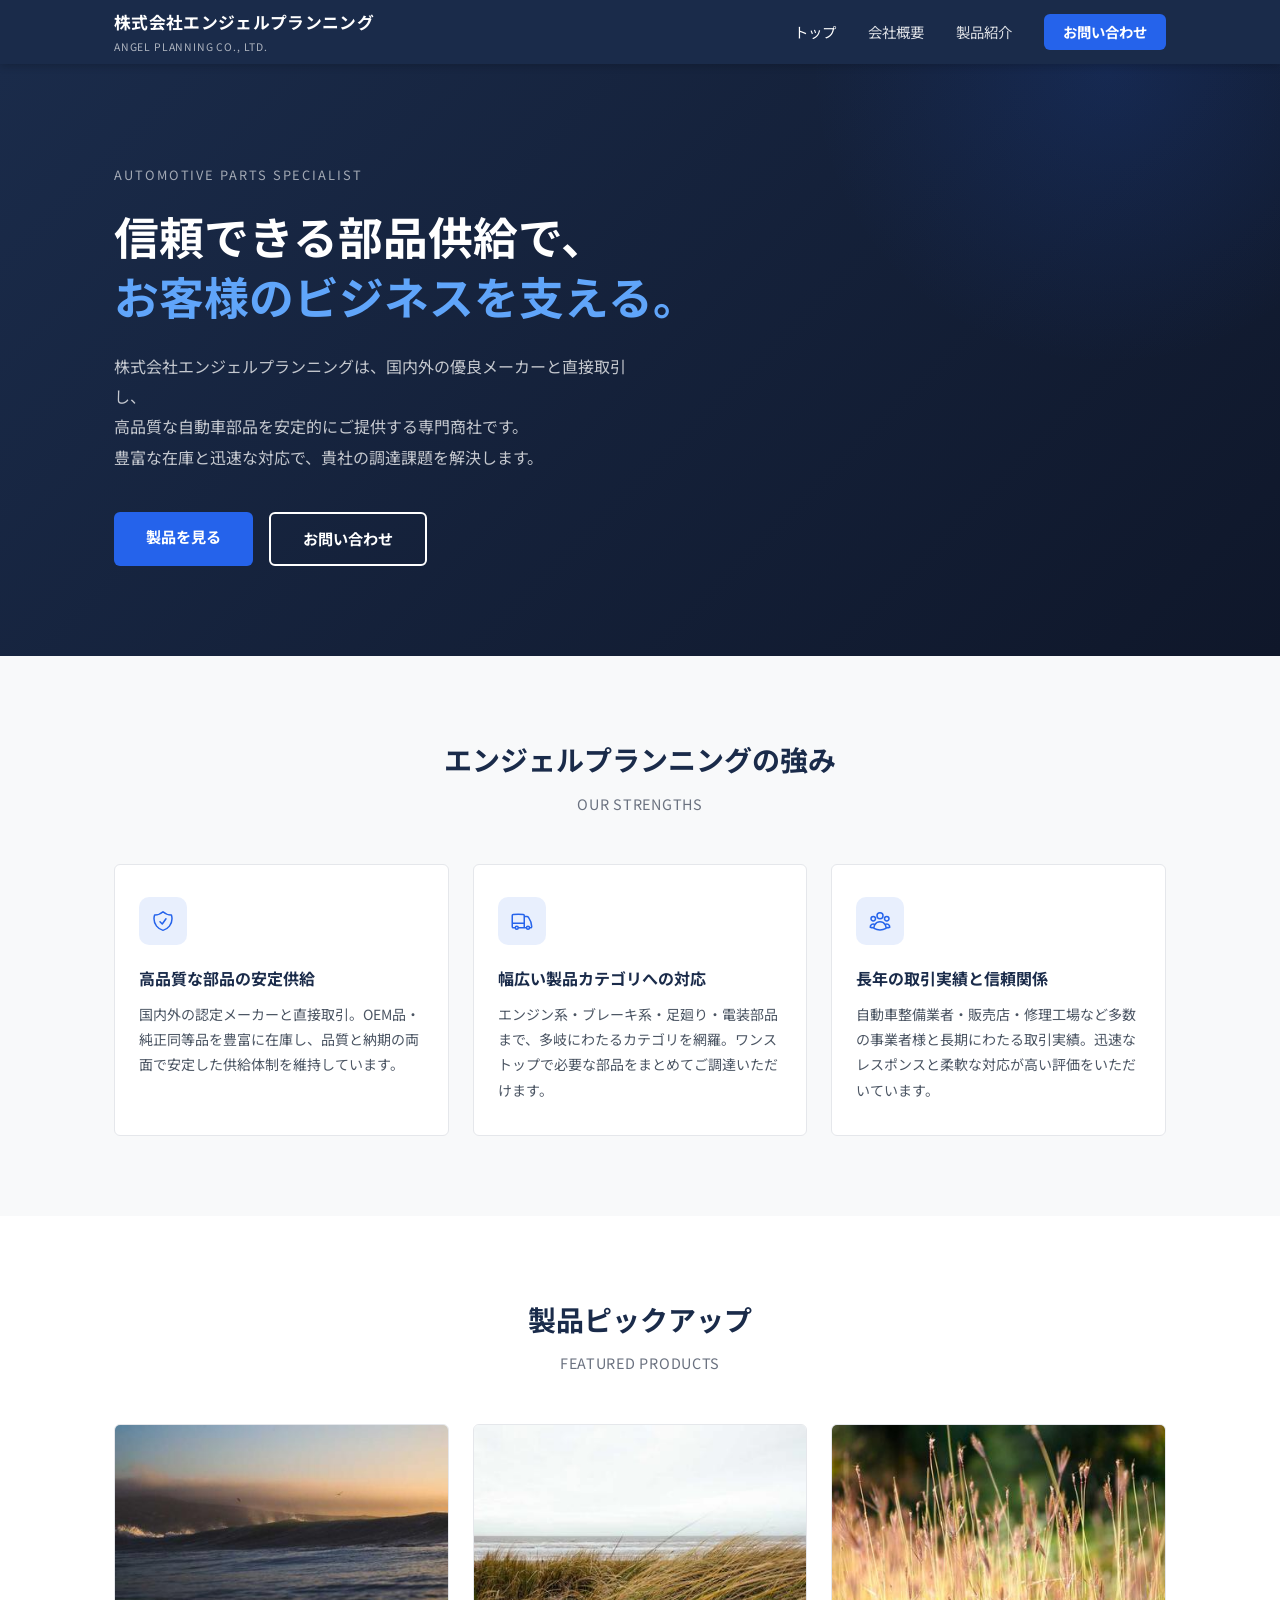
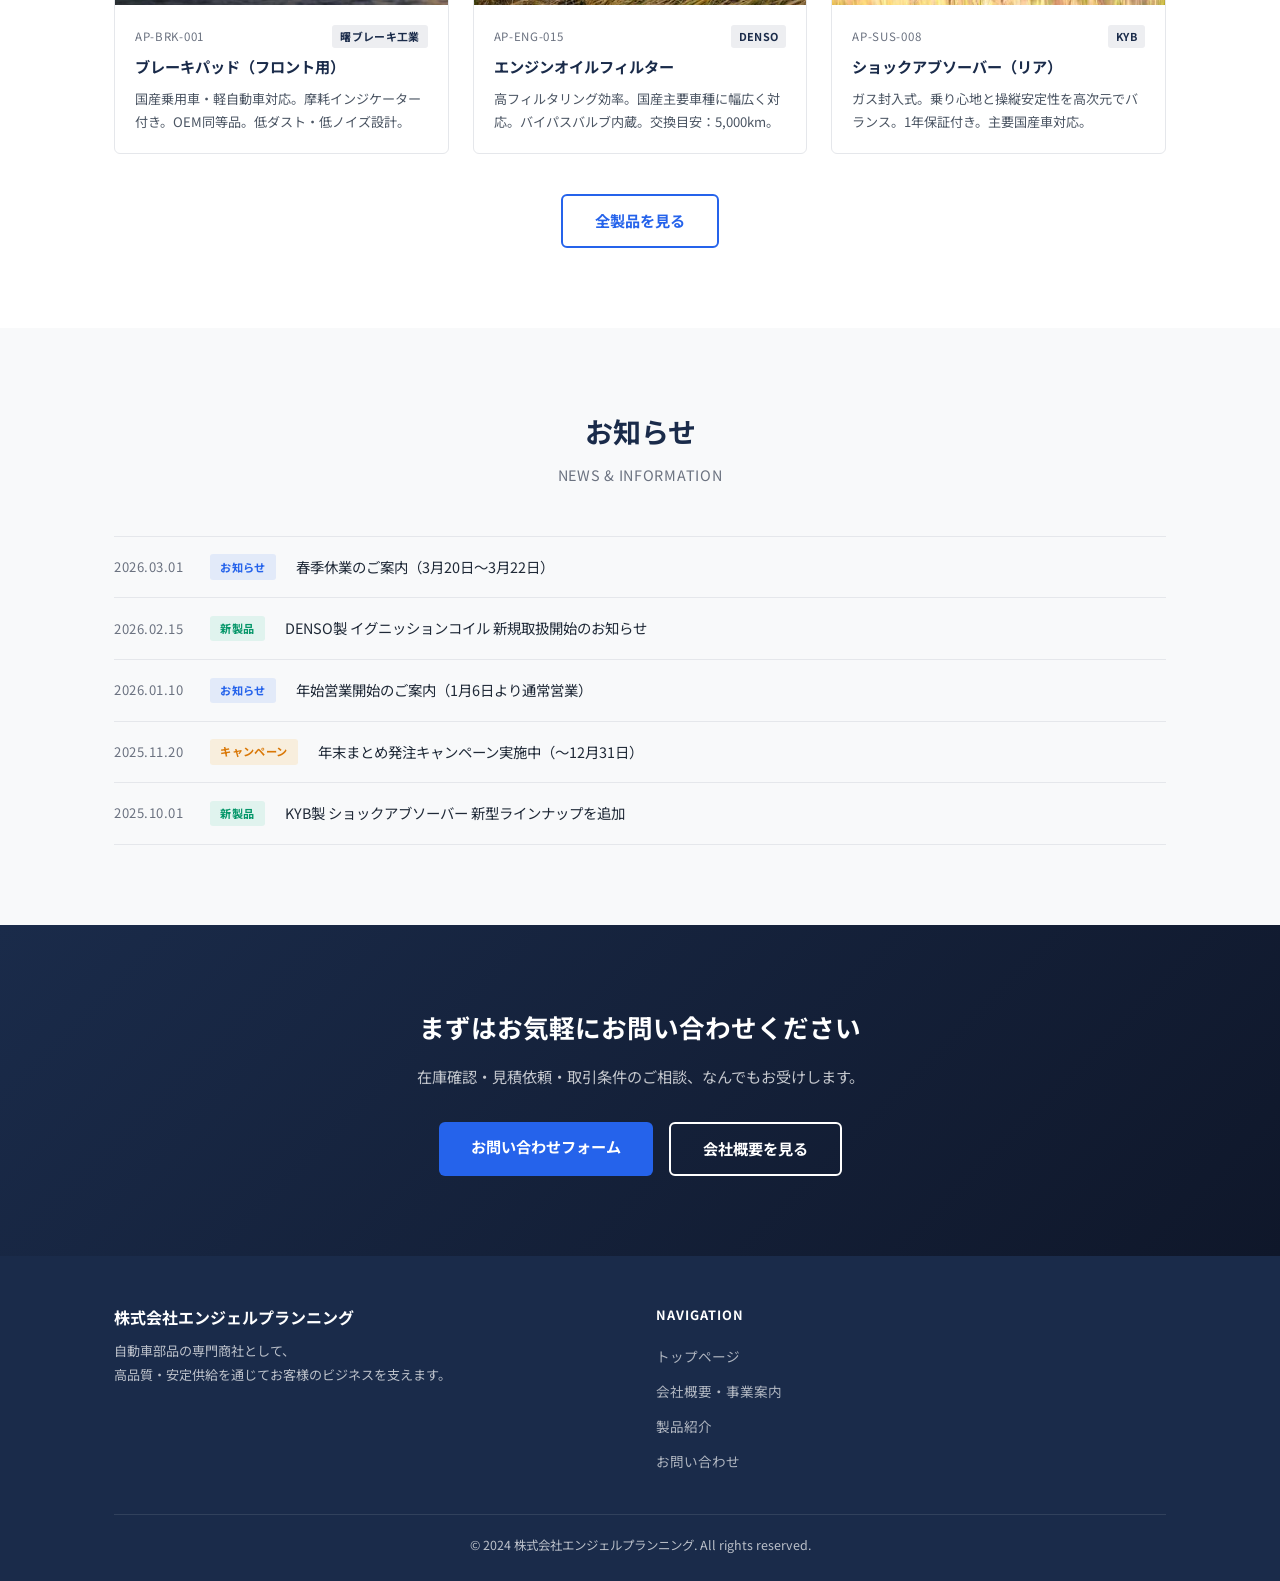
==== commit 5edb3d65: "feat: LPにお知らせセクションを追加 Co-Authored-By: Claude Sonnet 4.6 <noreply@anthropic.com>" ====
--- a/index.html
+++ b/index.html
@@ -169,6 +169,47 @@
       </div>
     </section>
 
+    <!-- ===== NEWS ===== -->
+    <section class="section section--gray">
+      <div class="container">
+        <h2 class="section-title fade-in">お知らせ</h2>
+        <p class="section-subtitle fade-in">News &amp; Information</p>
+        <ul class="news-list">
+
+          <li class="news-item fade-in">
+            <time class="news-item__date" datetime="2026-03-01">2026.03.01</time>
+            <span class="news-item__tag news-item__tag--info">お知らせ</span>
+            <a href="contact.html" class="news-item__title">春季休業のご案内（3月20日〜3月22日）</a>
+          </li>
+
+          <li class="news-item fade-in">
+            <time class="news-item__date" datetime="2026-02-15">2026.02.15</time>
+            <span class="news-item__tag news-item__tag--new">新製品</span>
+            <a href="products.html" class="news-item__title">DENSO製 イグニッションコイル 新規取扱開始のお知らせ</a>
+          </li>
+
+          <li class="news-item fade-in">
+            <time class="news-item__date" datetime="2026-01-10">2026.01.10</time>
+            <span class="news-item__tag news-item__tag--info">お知らせ</span>
+            <a href="contact.html" class="news-item__title">年始営業開始のご案内（1月6日より通常営業）</a>
+          </li>
+
+          <li class="news-item fade-in">
+            <time class="news-item__date" datetime="2025-11-20">2025.11.20</time>
+            <span class="news-item__tag news-item__tag--campaign">キャンペーン</span>
+            <a href="contact.html" class="news-item__title">年末まとめ発注キャンペーン実施中（〜12月31日）</a>
+          </li>
+
+          <li class="news-item fade-in">
+            <time class="news-item__date" datetime="2025-10-01">2025.10.01</time>
+            <span class="news-item__tag news-item__tag--new">新製品</span>
+            <a href="products.html" class="news-item__title">KYB製 ショックアブソーバー 新型ラインナップを追加</a>
+          </li>
+
+        </ul>
+      </div>
+    </section>
+
     <!-- ===== CTA BANNER ===== -->
     <div class="cta-banner">
       <h2 class="cta-banner__title fade-in">まずはお気軽にお問い合わせください</h2>
--- a/assets/css/style.css
+++ b/assets/css/style.css
@@ -797,6 +797,66 @@
 }
 
 /* ============================================
+   News List
+   ============================================ */
+
+.news-list {
+  border-top: 1px solid var(--color-gray-light);
+}
+
+.news-item {
+  display: flex;
+  align-items: center;
+  gap: 1.25rem;
+  padding: 1.1rem 0;
+  border-bottom: 1px solid var(--color-gray-light);
+  flex-wrap: wrap;
+}
+
+.news-item__date {
+  font-size: 0.82rem;
+  color: var(--color-gray);
+  white-space: nowrap;
+  min-width: 76px;
+  letter-spacing: 0.04em;
+}
+
+.news-item__tag {
+  font-size: 0.7rem;
+  font-weight: 700;
+  padding: 0.2rem 0.65rem;
+  border-radius: 3px;
+  white-space: nowrap;
+  letter-spacing: 0.03em;
+}
+
+.news-item__tag--info {
+  background: rgba(37, 99, 235, 0.1);
+  color: var(--color-accent);
+}
+
+.news-item__tag--new {
+  background: rgba(16, 185, 129, 0.1);
+  color: #059669;
+}
+
+.news-item__tag--campaign {
+  background: rgba(245, 158, 11, 0.12);
+  color: #d97706;
+}
+
+.news-item__title {
+  font-size: 0.9rem;
+  color: var(--color-text);
+  flex: 1;
+  transition: color var(--transition);
+}
+
+.news-item__title:hover {
+  color: var(--color-accent);
+}
+
+/* ============================================
    CTA Banner
    ============================================ */
 
@@ -973,6 +1033,15 @@
     padding-top: 0.3rem;
   }
 
+  /* News */
+  .news-item {
+    gap: 0.6rem;
+  }
+
+  .news-item__title {
+    flex-basis: 100%;
+  }
+
   /* CTA banner */
   .cta-banner__actions {
     flex-direction: column;
